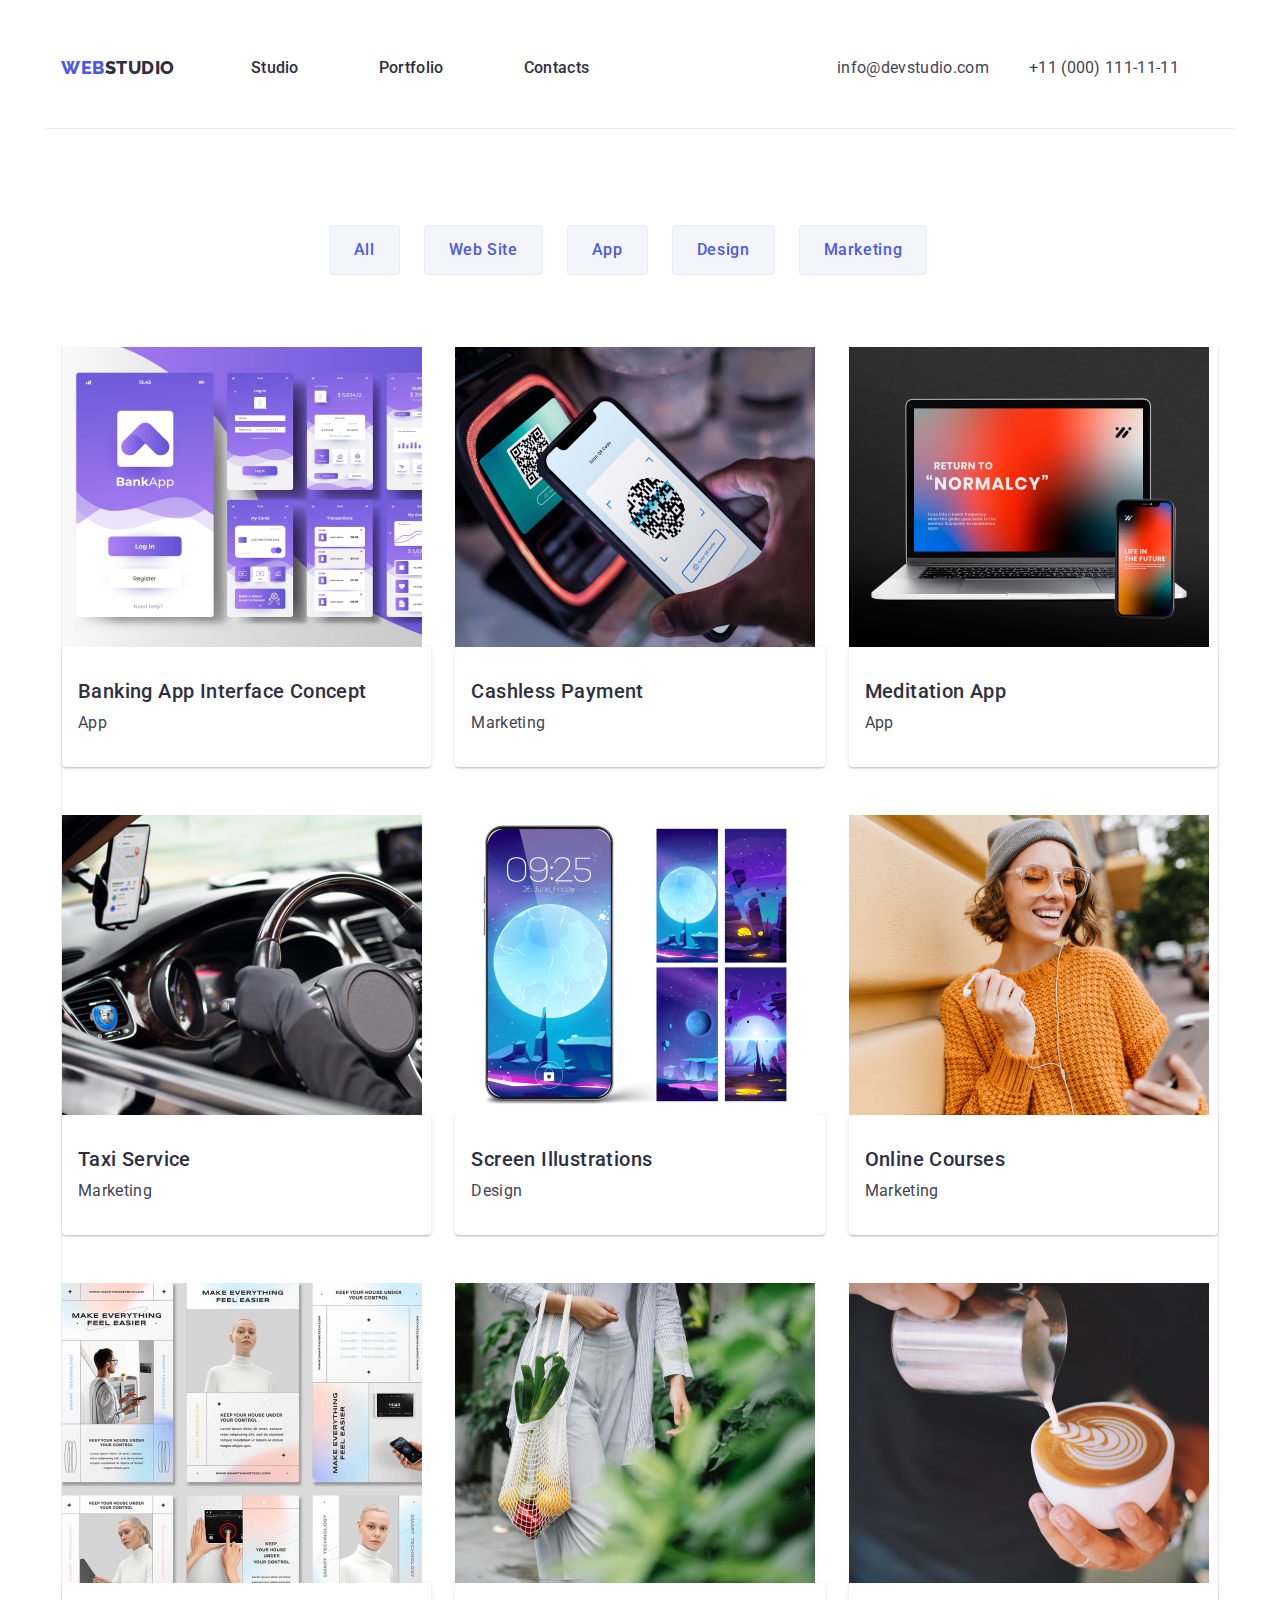
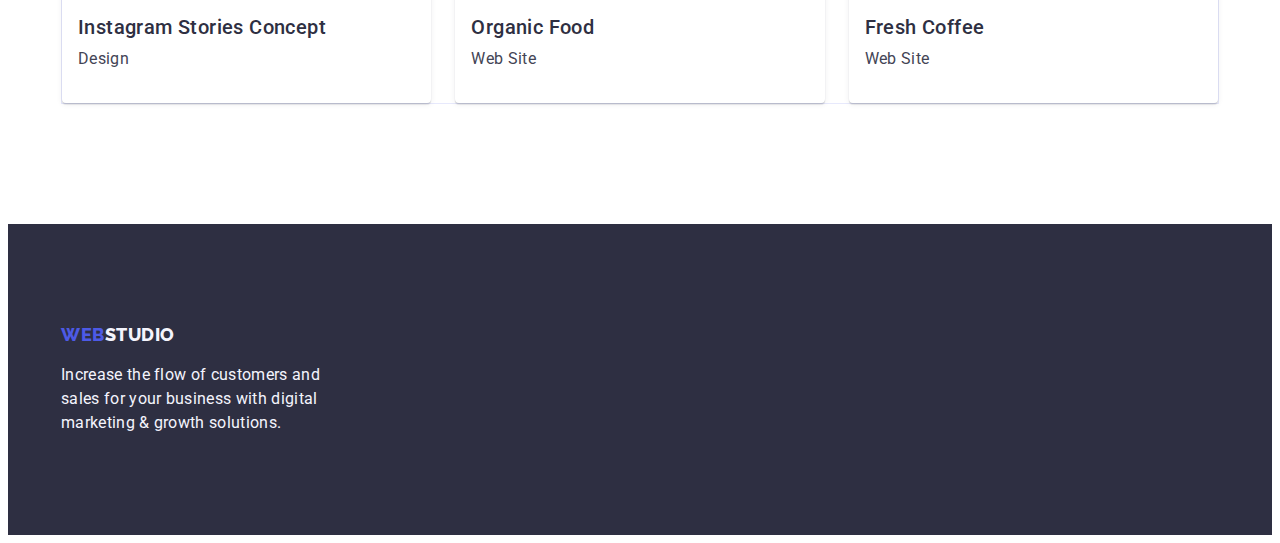
==== portfolio.html @ 4c6a1e4f "update" ====
<!DOCTYPE html>
<html lang="en">
  <head>
    <meta charset="UTF-8" />
    <meta http-equiv="X-UA-Compatible" content="IE=edge" />
    <meta name="viewport" content="width=device-width, initial-scale=1.0" />
    <link rel="preconnect" href="https://fonts.googleapis.com" />
    <link rel="preconnect" href="https://fonts.gstatic.com" crossorigin />
    <link
      href="https://fonts.googleapis.com/css2?family=Raleway:wght@800&family=Roboto:wght@400;500;700;900&display=swap"
      rel="stylesheet"
    />
    <link
      rel="stylesheet"
      href="https://cdnjs.cloudflare.com/ajax/libs/modern-normalize/1.1.0/modern-normalize.min.css"
      integrity="sha512-wpPYUAdjBVSE4KJnH1VR1HeZfpl1ub8YT/NKx4PuQ5NmX2tKuGu6U/JRp5y+Y8XG2tV+wKQpNHVUX03MfMFn9Q=="
      crossorigin="anonymous"
      referrerpolicy="no-referrer"
    />
    <link rel="stylesheet" href="./css/styles.css" />
    <title>Portfolio</title>
  </head>

  <!-- Portfolio -->

  <body>
    <header class="page-header container">
    <div class="header-page-container">
    <nav class="page-nav">
        <a class="logo link" href="./index.html"
          >Web<span class="studio-logo-header">Studio</span>
        </a>

        <ul class="menu list">
          <li class="menu-item">
            <a class="menu-link link links" href="./index.html">Studio</a>
          </li>
          <li class="menu-item">
            <a class="menu-link link links" href="./portfolio.html"
              >Portfolio</a
            >
          </li>
          <li class="menu-item">
            <a class="menu-link link links" href=""> Contacts </a>
          </li>
        </ul>
      </nav>
      <address class="address-header">
        <ul class="header-contacts list">
          <li class="address-item">
            <a class="address-link link links" href="mailto:info@devstudio.com"
              >info@devstudio.com</a
            >
          </li>
          <li class="address-item">
            <a class="address-link link links" href="tel:+110001111111"
              >+11 (000) 111-11-11</a
            >
          </li>
        </ul>
      </address>
    </div>
    </header>
    <!-- Main  -->
    <main>
      <!-- Filters -->
      <section class="filters">
        <div class="container">
        <h1 hidden>Portfolio</h1>

        <ul class="filter-group list">
          
          <li><button class="portfolio-button" type="button">All</button></li>

          <li>
            <button class="portfolio-button" type="button">Web Site</button>
          </li>

          <li><button class="portfolio-button" type="button">App</button></li>

          <li>
            <button class="portfolio-button" type="button">Design</button>
          </li>

          <li>
            <button class="portfolio-button" type="button">Marketing</button>
          </li>
        </ul>
          
        <ul class="project-card list">
         
          <li class="project-card-item">
            <a class="link" href="">
              <img
                src="./images/imgbanking.jpg"
                alt="Banking Concept"
                width="360"
                height="300"
              />
              <div class="our-team-text">
              <h2 class="suptitle">Banking App Interface Concept</h2>
              <p class="section-description">App</p>
            </div>
          </a>
          </li>

          <li class="project-card-item">
            <a class="link" href="">
              <img
                src="./images/imgcashless.jpg"
                alt="Cashless Payment"
                width="360"
                height="300"
              />
              <div class="our-team-text">
              <h2 class="suptitle">Cashless Payment</h2>
              <p class="section-description">Marketing</p>
           </div> 
          </a>
          </li>

          <li class="project-card-item" >
            <a class="link" href="">
              <img
                src="./images/imgmeditation.jpg"
                alt="Meditation App"
                width="360"
                height="300"
              />
              <div class="our-team-text">
              <h2 class="suptitle">Meditation App</h2>
              <p class="section-description">App</p>
            </div>
          </a>
          </li>
       
          <!-- Project card 2 -->

          <li class="project-card-item">
            <a class="link" href="">
              <img
                src="./images/imgtaxi.jpg"
                alt="Taxi Service"
                width="360"
                height="300"
              />
              <div class="our-team-text">
              <h2 class="suptitle">Taxi Service</h2>
              <p class="section-description">Marketing</p>
            </div>
          </a>
          </li>
          <li class="project-card-item">
            <a class="link" href="">
              <img
                src="./images/imgscreen.jpg"
                alt="Screen Illustrations"
                width="360"
                height="300"
              />
              <div class="our-team-text">
              <h2 class="suptitle">Screen Illustrations</h2>
              <p class="section-description">Design</p>
           </div> 
          </a>
          </li>
          <li class="project-card-item">
            <a class="link" href="">
              <img
                src="./images/imgonline.jpg"
                alt="Online Courses"
                width="360"
                height="300"
              />
              <div class="our-team-text">
              <h2 class="suptitle">Online Courses</h2>
              <p class="section-description">Marketing</p>
           </div> 
          </a>
          </li>
          <!-- Project card 3 -->
          <li class="project-card-item">
            <a class="link" href="">
              <img
                src="./images/imginstagram.jpg"
                alt="Instagram Stories Concept"
                width="360"
                height="300"
              />
              <div class="our-team-text">
              <h2 class="suptitle">Instagram Stories Concept</h2>
              <p class="section-description">Design</p>
            </div>
          </a>
          </li>
          <li class="project-card-item">
            <a class="link" href="">
              <img
                src="./images/imgorganic.jpg"
                alt="Organic Food"
                width="360"
                height="300"
              />
              <div class="our-team-text">
              <h2 class="suptitle">Organic Food</h2>
              <p class="section-description">Web Site</p>
              </div>
            </a>
          </li>
          <li class="project-card-item">
            <a class="link" href="">
              <img
                src="./images/imgcoffee.jpg"
                alt="Fresh Coffee"
                width="360"
                height="300"
              />
              <div class="our-team-text">
              <h2 class="suptitle">Fresh Coffee</h2>
              <p class="section-description">Web Site</p>
              </div>
            </a>
          </li>
        </ul>
     </div>
      </section>
    </main>
    <footer class="footer">
      <div class="container">
      <a class="logo-footer link" href="./index.html"
        >Web<span class="studio-logo-footer">Studio</span></a
      >
      <p class="footer-description">
        Increase the flow of customers and sales for your business with digital
        marketing & growth solutions.
      </p>
    </div>
    </footer>
  </body>
</html>
---- css/styles.css ----
.list {
  list-style: none;
}

.link {
  text-decoration: none;
}

.links:hover,
.links:focus {
 color: #404bbf;
}


h1,
h2,
h3,
h4,
p{
  margin-top: 0;
  margin-bottom: 0;
}
ul,ol{
margin-top: 0;
margin-bottom: 0;
padding-left: 0;

}
img{
display: block;
}
button{
cursor: pointer;
}
.container{
width: 1158px;
margin-left: auto;
margin-right: auto;
padding-right: 15px;
padding-left: 15px;
}
.sections{
  padding-top: 120px;
  padding-bottom: 120px;
}
body {
  font-family: 'Roboto', sans-serif;
  color:var(--slate);
  background-color: #ffffff;
}
:root {
  --naviblue: #2e2f42;

  --slate: #434455;

  --white: #ffffff;

  --cloud: #f4f4fd;

  --iris: #4d5ae5;
  
  --ocean: #404bbf;
  
  --card-set-gap: 24px;

  --border: 1px solid #e7e9fc;
}

/* Logotip */
.logo {
  font-family: 'Raleway', sans-serif;
  font-weight: 800;
  font-size: 18px;
  line-height: 1.17;
  letter-spacing: 0.03em ;
  text-transform: uppercase;
  color: var(--iris);
  margin-right: 76px;
  padding-top: 24px;
  padding-bottom: 24px;

}
.studio-logo-header{
  color: var(--naviblue);
}
.studio-logo-footer{
  color: #f4f4fd;
}
.menu-item:not(:last-child){
  margin-right: 40px
}


/* Header Navigation */

.header-page-container{
display: flex;  
align-items:center ;
}
.page-header{
  padding-top: 24px;
  padding-bottom:24px;
  border-bottom: 1px solid #e7e9fc;
}
.page-nav{
  display: flex;
  align-items: center;

}
.menu{
  display:flex;
  gap: 40px;
}
.menu-item{
 padding-top: 24px; 
 padding-bottom: 24px;
}
.menu-link {
  font-weight: 500;
  font-size: 16px;
  line-height: 1.5;
  color:#2e2f42;
  letter-spacing: 0.02em;
  column-gap: 40px;
}
/* Adress  */
.address-header{
  font-style: normal;
  margin-left: auto;
}
.header-contacts{
display: flex;
align-items: center;
}
 .address-item{
margin-right: 40px;
margin-left: auto;
gap: 40px;
 }
.address-link { 
  font-style: normal;
  font-weight: 400;
  font-size: 16px;
  line-height: 1.5;
  letter-spacing: 0.02em;
  color: var(--slate) ;
}
/* Main menu  */

/* Section 1 */
.hero {
 background-color: #2e2f42; 
 padding: 188px 0;
}
.hero-tex {
  font-weight: 700;
  font-size: 56px;
  line-height: 1.07;
  letter-spacing: 0.02em;
  color: #ffffff;
  text-align: center;
  max-width: 496px;
  margin-left: auto;
  margin-right: auto;
  margin-bottom: 48px;
 }

.button-hero {
  font-family: inherit;
  font-weight: 500;
  font-size: 16px;
  line-height: 1.5;
  letter-spacing: 0.04em;
  color: #ffffff;
  background: #4d5ae5;
  box-shadow: 0px 4px 4px rgba(0, 0, 0, 15);
  border-radius: 4px;
  display: block;
  min-width: 169px;
  height: 56px;
  border: none;
  margin-left: auto;
  margin-right: auto;
}
.button-hero:focus,
.button-hero:hover {
color: #ffffff;
background-color: #404bbf;

}
/* Section 2 */
.soft-skills{
  display: flex;
 gap: 24px;
}
.soft-skills-item{
  flex-basis: calc((100%-72px)/4);
}
/* Section 3 */
.our-works{
  display: flex;
  gap: 24px;
}
.our-works-item{
  flex-basis: calc((100%-48px)/3);
}

/* Portfolio  */
.filters{
  margin-top: 96px;
  margin-bottom: 120px;
}
.filter-group{
  display: flex;
  justify-content: center;
  margin-bottom: 72px;
}
.portfolio-button {
  font-family:'Roboto',sans-serif ;
  font-weight: 500;
  font-size: 16px;
  line-height: 1.5;
  letter-spacing: 0.04em;
  color: var(--iris);
  background-color: var(--cloud);
  border: var(--border);
  border-radius: 4px;
  padding-top: 12px;
  padding-right: 24px;
  padding-bottom: 12px;
  padding-left: 24px;
  margin-right: 24px;
}
.portfolio-button:focus,
.portfolio-button:hover {
  color: #ffffff;
  background-color: #404bbf;
  border: var(--border);
}
.project-card{
display: flex;
flex-wrap: wrap;
column-gap: 24px;
row-gap: 48px;
border: 1px solid #e7e9fc;
border-top: none;
}
.project-card-item{
  width: calc(((100% - 48px) / 3));
}
/* .project-card-item:not(:nth-child(3n)){
  margin-right: 24px;
}
.project-card-item:not(:nth-last-child(-n + 3)){
margin-bottom: 48px;
} */

/* Section 4 */

.section-four {
  background-color: #f4f4fd;
}
.our-team{
  display: flex;
  gap: 24px;
}
.our-team-card{
background-color: #ffffff;
flex-basis:calc((100%-72/4));
text-align: center;

}
.our-team-text{ 
  padding-top: 32px ;
  padding-bottom: 32px;
  padding-left: 16px;
  padding-right: 16px;
  background-color: #ffffff;
  box-shadow: 0px 1px 6px rgba(46, 47, 66, 0.08), 0px 1px 1px rgba(46, 47, 66, 0.16), 0px 2px 1px rgba(46, 47, 66, 0.08);
  border-radius: 0px 0px 4px 4px;
  border-top: none;
}
/* Sections  */

.suptitle {
  font-weight: 500;
  font-size: 20px;
  line-height: 1.2;
  letter-spacing: 0.02em;
  color: var(--naviblue);
  text-transform: capitalize;
  margin-bottom: 8px;
}
.section-description {
  font-weight: 400;
  font-size: 16px;
  line-height: 1.5;
  letter-spacing: 0.02em;
  color: var(--slate);

}
.second-header {
  font-weight: 700;
  font-size: 36px;
  line-height: 1.11;
  text-align: center;
  letter-spacing: 0.02em;
  color: #2e2f42;
  text-transform: capitalize;
  margin-bottom: 72px;
}

/* footer */
.footer {
  background:#2e2f42;
  padding-top: 100px;
  padding-bottom: 100px;
}
.footer-description {
  font-weight: 400;
  font-size: 16px;
  line-height: 1.5;
  letter-spacing: 0.02em;
  color: #f4f4fd;
  max-width: 264px;
}
.logo-footer{
  font-family: 'Raleway', sans-serif;
  font-weight: 800;
  font-size: 18px;
  line-height: 1.17;
  letter-spacing: 0.03em;
  text-transform: uppercase;
  color: var(--iris);
  display: inline-block;
  margin-bottom: 18px;
}
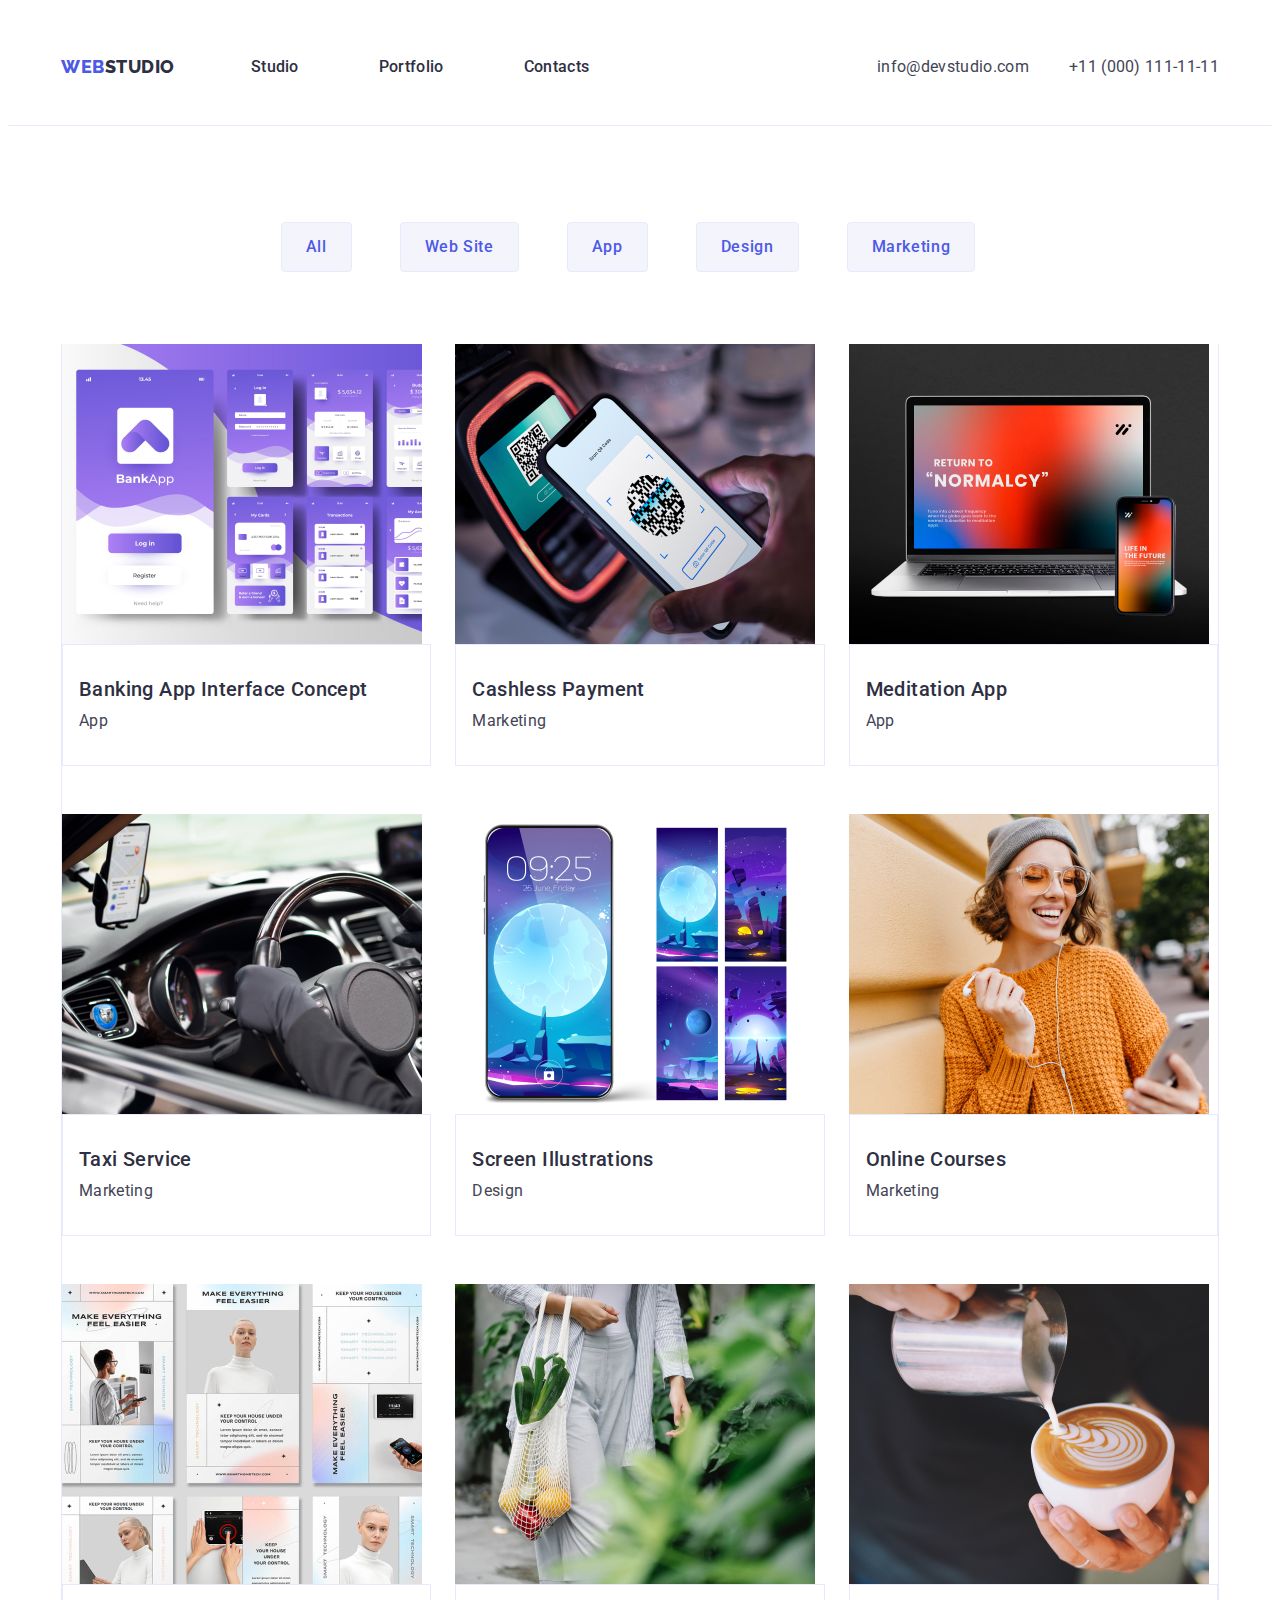
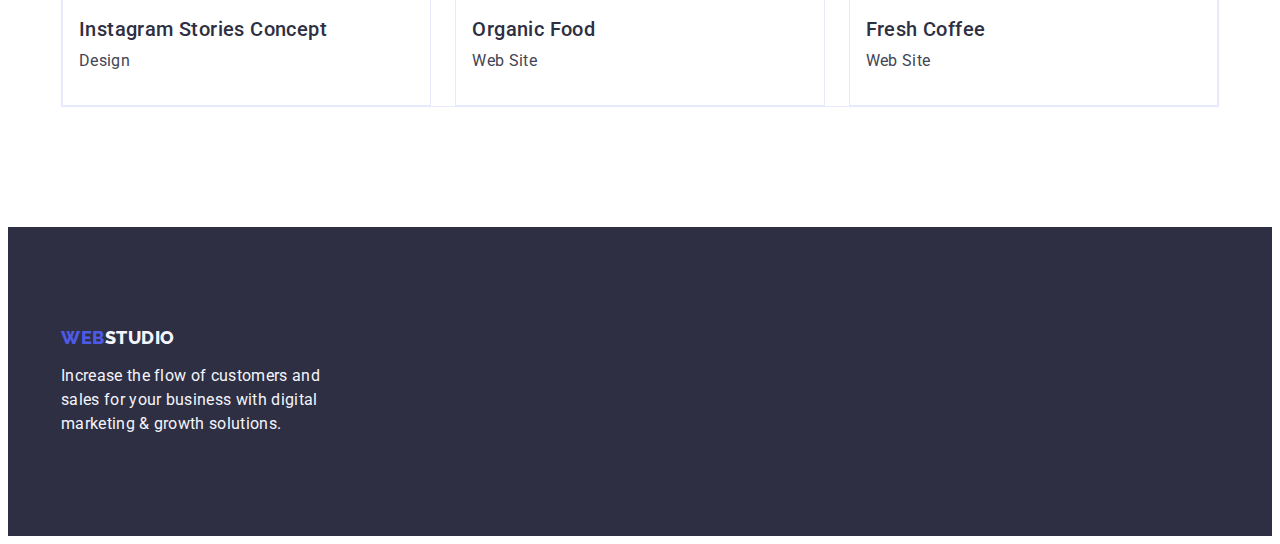
==== commit cb695eb4: "summary" ====
--- a/portfolio.html
+++ b/portfolio.html
@@ -24,8 +24,8 @@
   <!-- Portfolio -->
 
   <body>
-    <header class="page-header container">
-    <div class="header-page-container">
+    <header class="page-header">
+    <div class="header-page-container container">
     <nav class="page-nav">
         <a class="logo link" href="./index.html"
           >Web<span class="studio-logo-header">Studio</span>
--- a/css/styles.css
+++ b/css/styles.css
@@ -111,10 +111,6 @@
   display:flex;
   gap: 40px;
 }
-.menu-item{
- padding-top: 24px; 
- padding-bottom: 24px;
-}
 .menu-link {
   font-weight: 500;
   font-size: 16px;
@@ -122,6 +118,8 @@
   color:#2e2f42;
   letter-spacing: 0.02em;
   column-gap: 40px;
+  padding-top: 24px; 
+  padding-bottom: 24px;
 }
 /* Adress  */
 .address-header{
@@ -131,11 +129,12 @@
 .header-contacts{
 display: flex;
 align-items: center;
+gap: 40px;
 }
  .address-item{
-margin-right: 40px;
+/* margin-right: 40px; */
 margin-left: auto;
-gap: 40px;
+
  }
 .address-link { 
   font-style: normal;
@@ -207,13 +206,14 @@
 
 /* Portfolio  */
 .filters{
-  margin-top: 96px;
-  margin-bottom: 120px;
+  padding-top: 96px;
+  padding-bottom: 120px;
 }
 .filter-group{
   display: flex;
   justify-content: center;
   margin-bottom: 72px;
+  gap: 24px;
 }
 .portfolio-button {
   font-family:'Roboto',sans-serif ;
@@ -236,6 +236,7 @@
   color: #ffffff;
   background-color: #404bbf;
   border: var(--border);
+  border: 1px solid transparent;
 }
 .project-card{
 display: flex;
@@ -244,6 +245,7 @@
 row-gap: 48px;
 border: 1px solid #e7e9fc;
 border-top: none;
+
 }
 .project-card-item{
   width: calc(((100% - 48px) / 3));
@@ -268,7 +270,10 @@
 background-color: #ffffff;
 flex-basis:calc((100%-72/4));
 text-align: center;
-
+box-shadow: 0px 1px 6px rgba(46, 47, 66, 0.08), 0px 1px 1px rgba(46, 47, 66, 0.16), 0px 2px 1px rgba(46, 47, 66, 0.08);
+border-radius: 0px 0px 4px 4px;
+border-top: none;
+width: calc((100% - 48px) / 3);
 }
 .our-team-text{ 
   padding-top: 32px ;
@@ -276,9 +281,7 @@
   padding-left: 16px;
   padding-right: 16px;
   background-color: #ffffff;
-  box-shadow: 0px 1px 6px rgba(46, 47, 66, 0.08), 0px 1px 1px rgba(46, 47, 66, 0.16), 0px 2px 1px rgba(46, 47, 66, 0.08);
-  border-radius: 0px 0px 4px 4px;
-  border-top: none;
+  border: 1px solid #e7e9fc;
 }
 /* Sections  */
 
@@ -333,6 +336,6 @@
   text-transform: uppercase;
   color: var(--iris);
   display: inline-block;
-  margin-bottom: 18px;
-}
-
+  margin-bottom: 16px;
+}
+
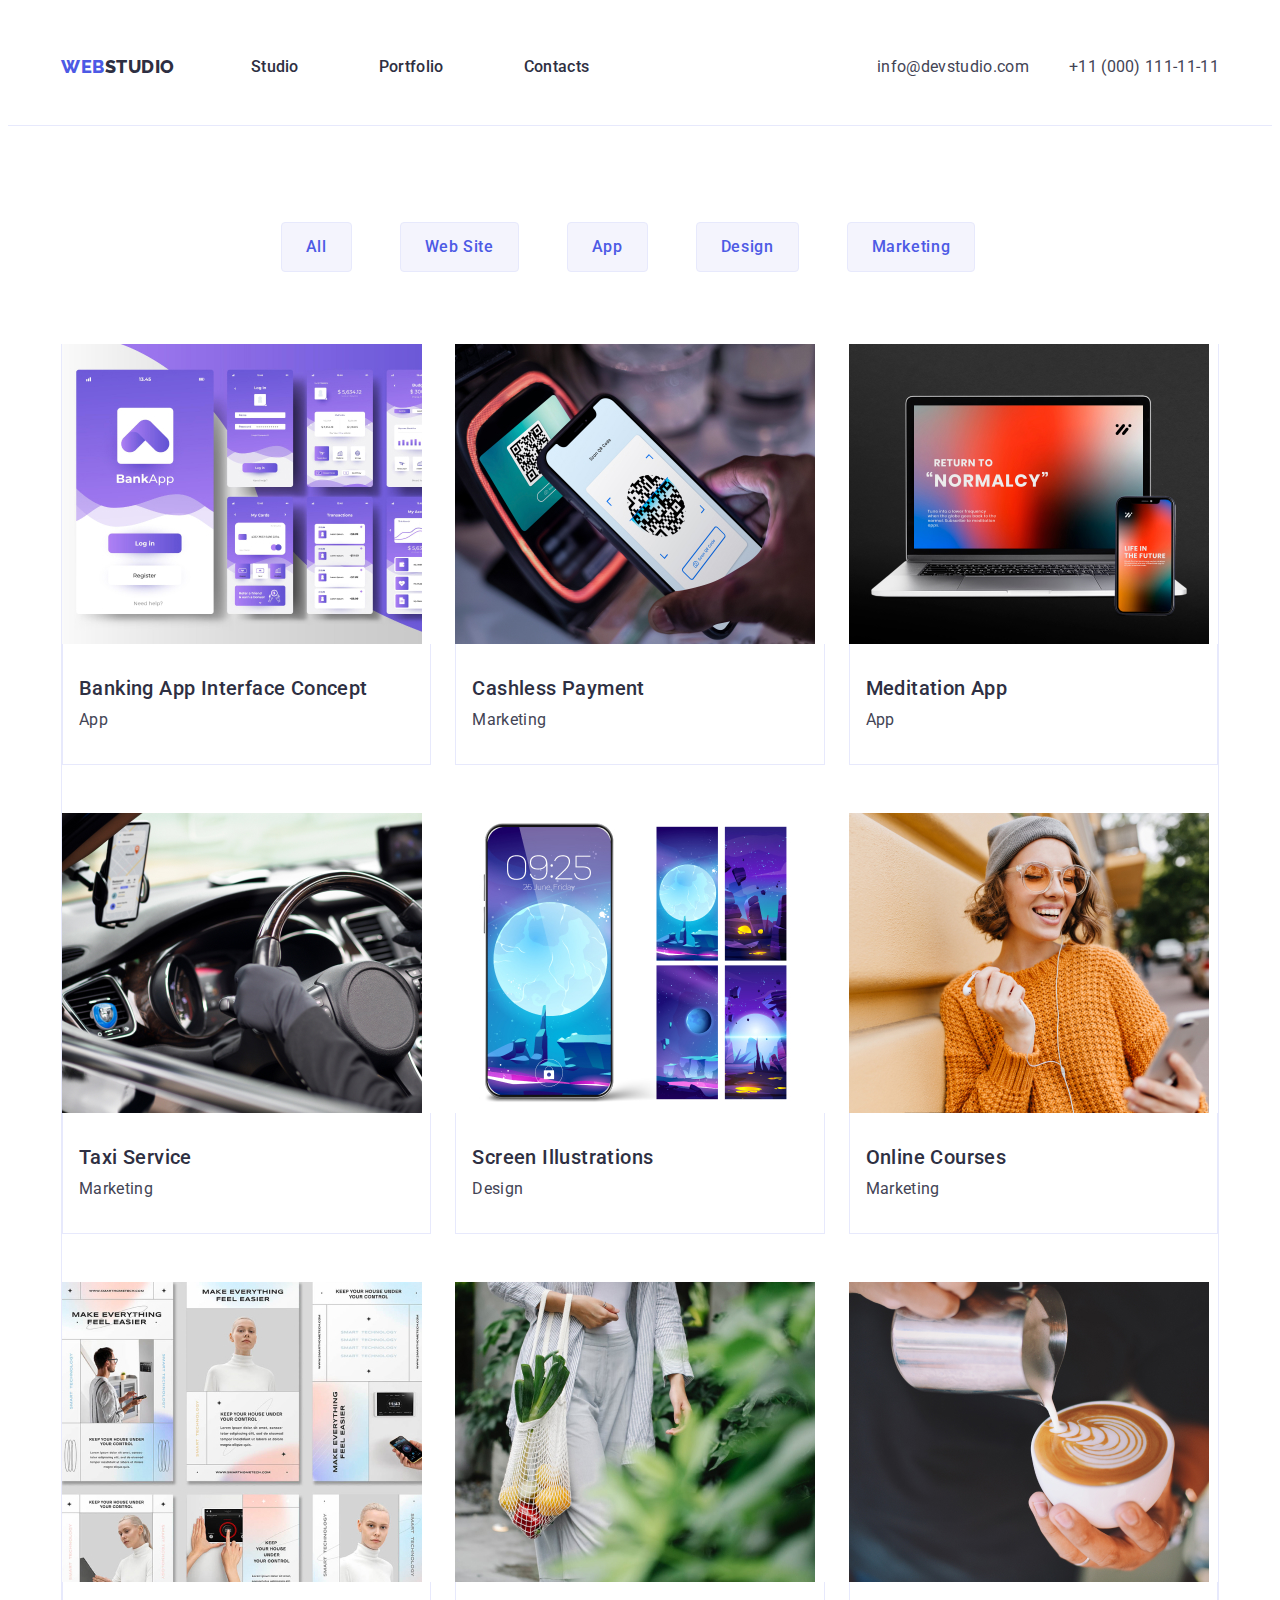
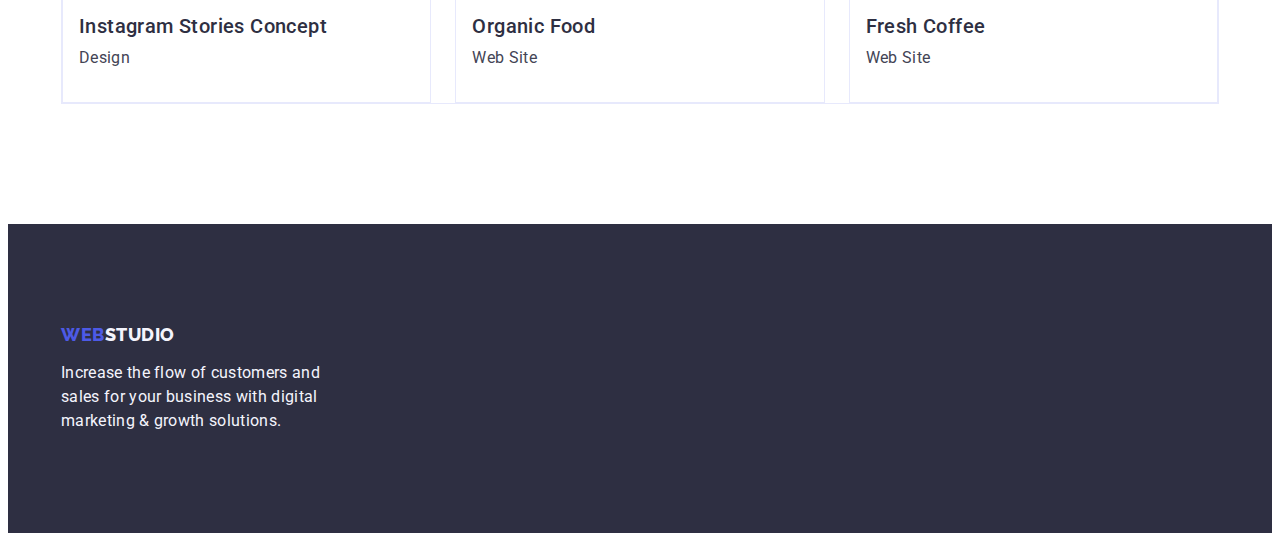
==== commit dca93c26: "update portfolio" ====
--- a/portfolio.html
+++ b/portfolio.html
@@ -90,7 +90,7 @@
         <ul class="project-card list">
          
           <li class="project-card-item">
-            <a class="link" href="">
+            <a class="project-card-list link" href="">
               <img
                 src="./images/imgbanking.jpg"
                 alt="Banking Concept"
@@ -105,7 +105,7 @@
           </li>
 
           <li class="project-card-item">
-            <a class="link" href="">
+            <a class="project-card-list link" href="">
               <img
                 src="./images/imgcashless.jpg"
                 alt="Cashless Payment"
@@ -120,7 +120,7 @@
           </li>
 
           <li class="project-card-item" >
-            <a class="link" href="">
+            <a class="project-card-list link" href="">
               <img
                 src="./images/imgmeditation.jpg"
                 alt="Meditation App"
@@ -137,7 +137,7 @@
           <!-- Project card 2 -->
 
           <li class="project-card-item">
-            <a class="link" href="">
+            <a class="project-card-list link" href="">
               <img
                 src="./images/imgtaxi.jpg"
                 alt="Taxi Service"
@@ -151,7 +151,7 @@
           </a>
           </li>
           <li class="project-card-item">
-            <a class="link" href="">
+            <a class="project-card-list  link" href="">
               <img
                 src="./images/imgscreen.jpg"
                 alt="Screen Illustrations"
@@ -165,7 +165,7 @@
           </a>
           </li>
           <li class="project-card-item">
-            <a class="link" href="">
+            <a class="project-card-list link" href="">
               <img
                 src="./images/imgonline.jpg"
                 alt="Online Courses"
@@ -180,7 +180,7 @@
           </li>
           <!-- Project card 3 -->
           <li class="project-card-item">
-            <a class="link" href="">
+            <a class="project-card-list link" href="">
               <img
                 src="./images/imginstagram.jpg"
                 alt="Instagram Stories Concept"
@@ -194,7 +194,7 @@
           </a>
           </li>
           <li class="project-card-item">
-            <a class="link" href="">
+            <a class="project-card-list link" href="">
               <img
                 src="./images/imgorganic.jpg"
                 alt="Organic Food"
@@ -208,7 +208,7 @@
             </a>
           </li>
           <li class="project-card-item">
-            <a class="link" href="">
+            <a class="project-card-list link" href="">
               <img
                 src="./images/imgcoffee.jpg"
                 alt="Fresh Coffee"
--- a/css/styles.css
+++ b/css/styles.css
@@ -165,7 +165,6 @@
  }
 
 .button-hero {
-  font-family: inherit;
   font-weight: 500;
   font-size: 16px;
   line-height: 1.5;
@@ -176,7 +175,7 @@
   border-radius: 4px;
   display: block;
   min-width: 169px;
-  height: 56px;
+  min-height: 56px;
   border: none;
   margin-left: auto;
   margin-right: auto;
@@ -189,11 +188,11 @@
 }
 /* Section 2 */
 .soft-skills{
-  display: flex;
+ display: flex;
  gap: 24px;
 }
 .soft-skills-item{
-  flex-basis: calc((100%-72px)/4);
+  flex-basis: calc((100% - 72px) / 4);
 }
 /* Section 3 */
 .our-works{
@@ -201,22 +200,80 @@
   gap: 24px;
 }
 .our-works-item{
-  flex-basis: calc((100%-48px)/3);
-}
-
+  flex-basis: calc((100% - 48px) / 3);
+}
+/* Section 4 */
+
+.section-four {
+  background-color: #f4f4fd;
+}
+.our-team{
+  display: flex;
+  gap: 24px;
+}
+.our-team-card{
+background-color: #ffffff;
+flex-basis:calc((100%-72/4));
+text-align: center;
+box-shadow: 0px 1px 6px rgba(46, 47, 66, 0.08), 0px 1px 1px rgba(46, 47, 66, 0.16), 0px 2px 1px rgba(46, 47, 66, 0.08);
+border-radius: 0px 0px 4px 4px;
+border-top: none;
+width: calc((100% - 72px) / 4);
+}
+
+.our-team-text { 
+  padding-top: 32px ;
+  padding-bottom: 32px;
+  padding-left: 16px;
+  padding-right: 16px;
+  background-color: #ffffff;
+  border: 1px solid #e7e9fc;
+  border-top: none;
+}
+/* Sections  */
+
+.suptitle {
+  font-weight: 500;
+  font-size: 20px;
+  line-height: 1.2;
+  letter-spacing: 0.02em;
+  color: var(--naviblue);
+  text-transform: capitalize;
+  margin-bottom: 8px;
+}
+.section-description {
+  font-weight: 400;
+  font-size: 16px;
+  line-height: 1.5;
+  letter-spacing: 0.02em;
+  color: var(--slate);
+
+}
+.second-header {
+  font-weight: 700;
+  font-size: 36px;
+  line-height: 1.11;
+  text-align: center;
+  letter-spacing: 0.02em;
+  color: #2e2f42;
+  text-transform: capitalize;
+  margin-bottom: 72px;
+}
 /* Portfolio  */
-.filters{
+.filters {
   padding-top: 96px;
   padding-bottom: 120px;
 }
-.filter-group{
+
+.filter-group {
   display: flex;
   justify-content: center;
   margin-bottom: 72px;
   gap: 24px;
 }
+
 .portfolio-button {
-  font-family:'Roboto',sans-serif ;
+  font-family: 'Roboto', sans-serif;
   font-weight: 500;
   font-size: 16px;
   line-height: 1.5;
@@ -231,6 +288,7 @@
   padding-left: 24px;
   margin-right: 24px;
 }
+
 .portfolio-button:focus,
 .portfolio-button:hover {
   color: #ffffff;
@@ -238,80 +296,26 @@
   border: var(--border);
   border: 1px solid transparent;
 }
-.project-card{
-display: flex;
-flex-wrap: wrap;
-column-gap: 24px;
-row-gap: 48px;
-border: 1px solid #e7e9fc;
-border-top: none;
-
-}
-.project-card-item{
-  width: calc(((100% - 48px) / 3));
-}
+
+.project-card {
+  display: flex;
+  flex-wrap: wrap;
+  column-gap: 24px;
+  row-gap: 48px;
+  border: 1px solid #e7e9fc;
+  border-top: none;
+}
+
+.project-card-item {
+  width: calc((100% - 48px) / 3);
+}
+
 /* .project-card-item:not(:nth-child(3n)){
   margin-right: 24px;
 }
 .project-card-item:not(:nth-last-child(-n + 3)){
 margin-bottom: 48px;
 } */
-
-/* Section 4 */
-
-.section-four {
-  background-color: #f4f4fd;
-}
-.our-team{
-  display: flex;
-  gap: 24px;
-}
-.our-team-card{
-background-color: #ffffff;
-flex-basis:calc((100%-72/4));
-text-align: center;
-box-shadow: 0px 1px 6px rgba(46, 47, 66, 0.08), 0px 1px 1px rgba(46, 47, 66, 0.16), 0px 2px 1px rgba(46, 47, 66, 0.08);
-border-radius: 0px 0px 4px 4px;
-border-top: none;
-width: calc((100% - 48px) / 3);
-}
-.our-team-text{ 
-  padding-top: 32px ;
-  padding-bottom: 32px;
-  padding-left: 16px;
-  padding-right: 16px;
-  background-color: #ffffff;
-  border: 1px solid #e7e9fc;
-}
-/* Sections  */
-
-.suptitle {
-  font-weight: 500;
-  font-size: 20px;
-  line-height: 1.2;
-  letter-spacing: 0.02em;
-  color: var(--naviblue);
-  text-transform: capitalize;
-  margin-bottom: 8px;
-}
-.section-description {
-  font-weight: 400;
-  font-size: 16px;
-  line-height: 1.5;
-  letter-spacing: 0.02em;
-  color: var(--slate);
-
-}
-.second-header {
-  font-weight: 700;
-  font-size: 36px;
-  line-height: 1.11;
-  text-align: center;
-  letter-spacing: 0.02em;
-  color: #2e2f42;
-  text-transform: capitalize;
-  margin-bottom: 72px;
-}
 
 /* footer */
 .footer {
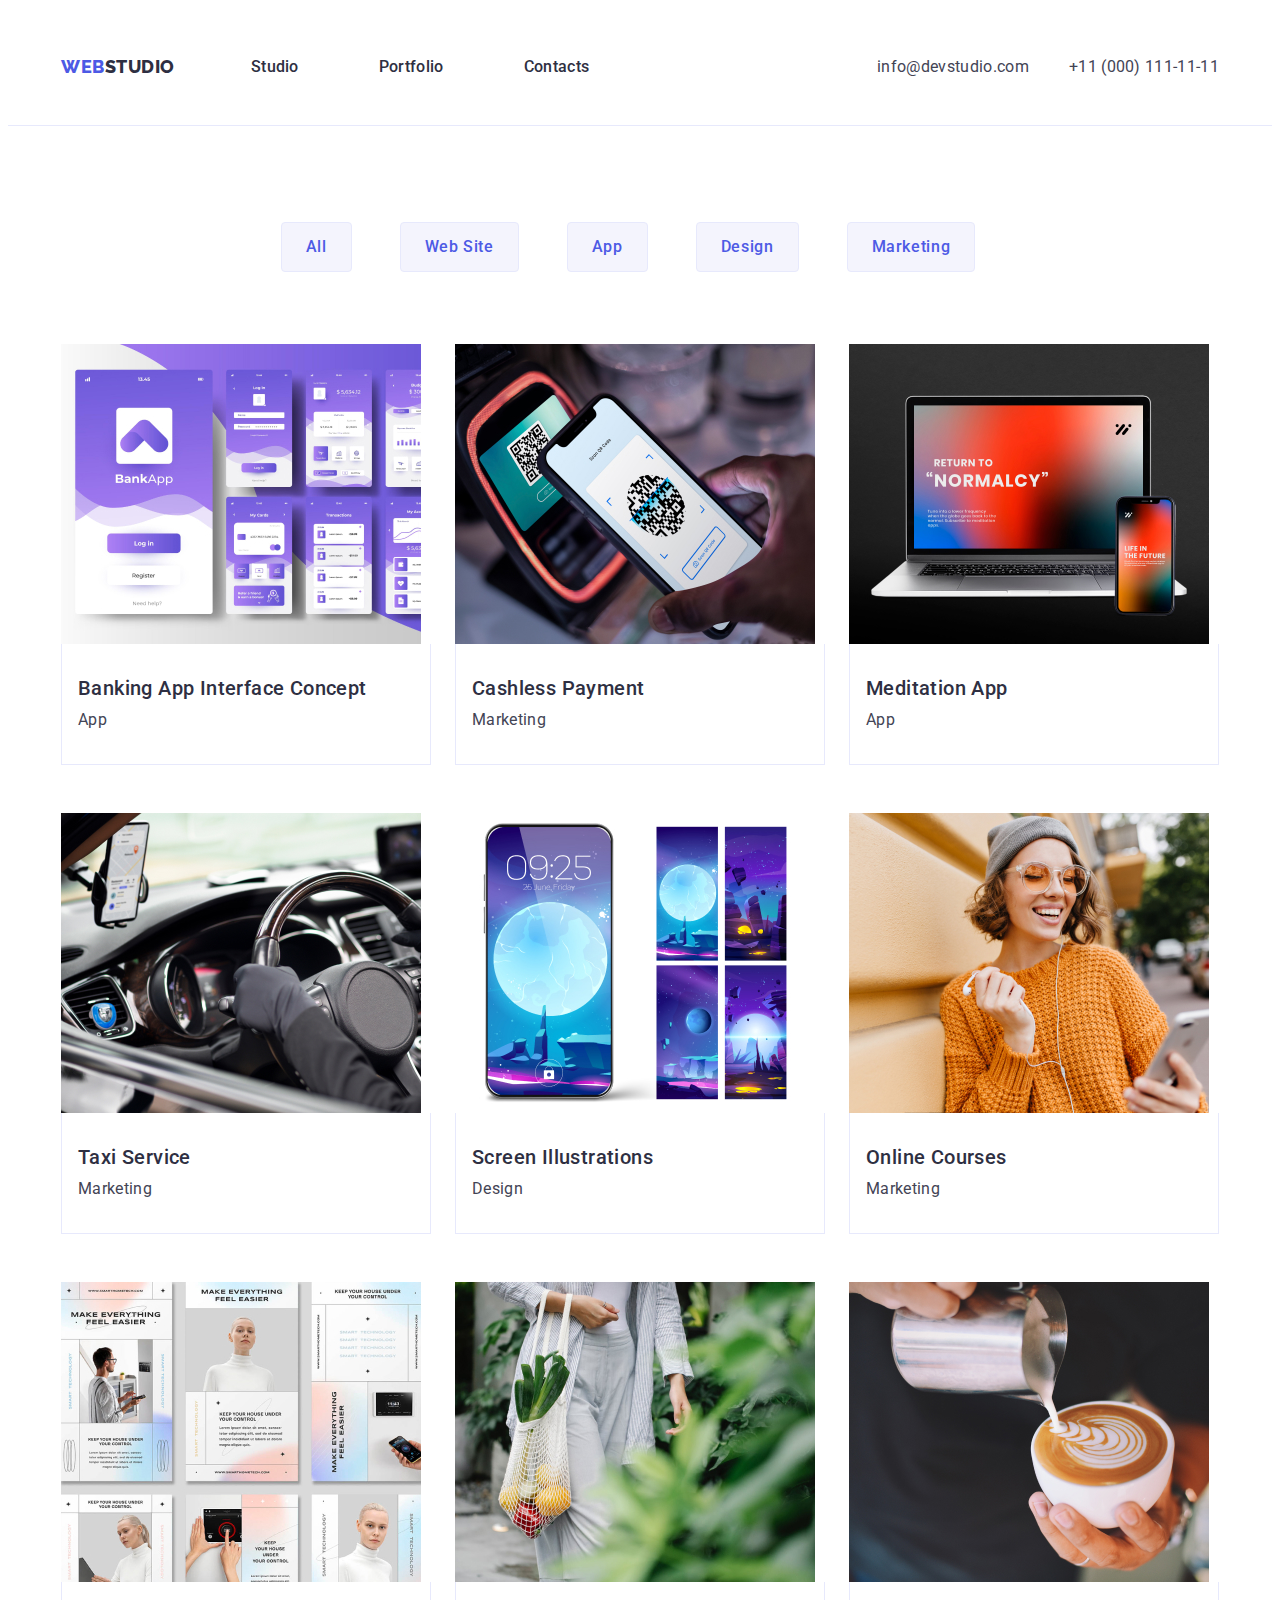
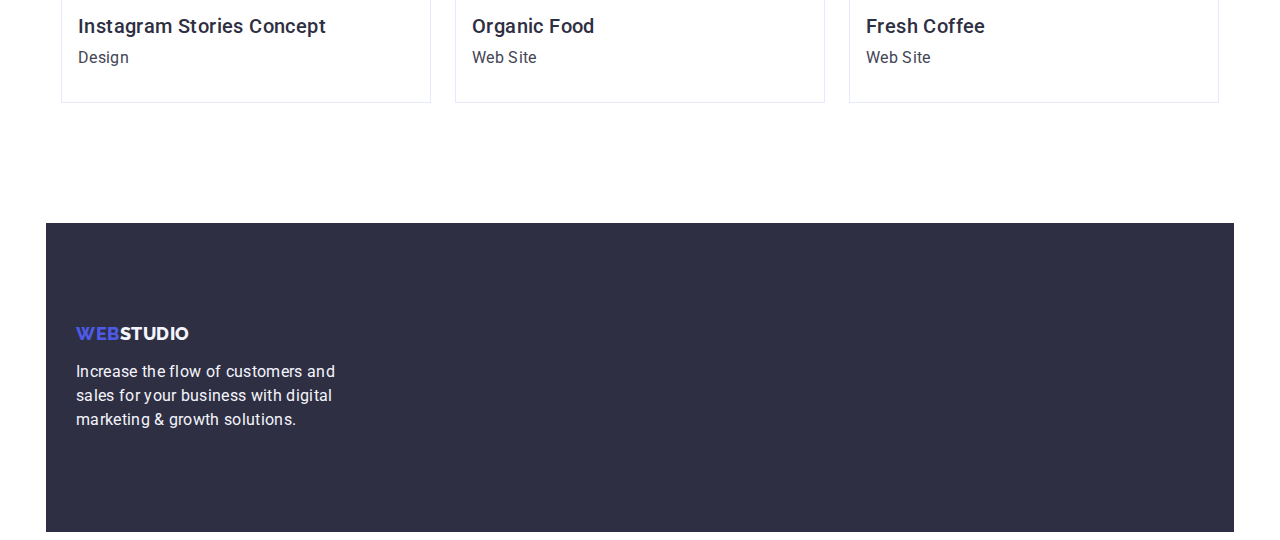
==== commit f5d529e4: "update" ====
--- a/portfolio.html
+++ b/portfolio.html
@@ -90,7 +90,7 @@
         <ul class="project-card list">
          
           <li class="project-card-item">
-            <a class="project-card-list link" href="">
+            <a class="link" href="">
               <img
                 src="./images/imgbanking.jpg"
                 alt="Banking Concept"
@@ -105,7 +105,7 @@
           </li>
 
           <li class="project-card-item">
-            <a class="project-card-list link" href="">
+            <a class="link" href="">
               <img
                 src="./images/imgcashless.jpg"
                 alt="Cashless Payment"
@@ -119,8 +119,8 @@
           </a>
           </li>
 
-          <li class="project-card-item" >
-            <a class="project-card-list link" href="">
+          <li class="project-card-item">
+            <a class="link" href="">
               <img
                 src="./images/imgmeditation.jpg"
                 alt="Meditation App"
@@ -137,7 +137,7 @@
           <!-- Project card 2 -->
 
           <li class="project-card-item">
-            <a class="project-card-list link" href="">
+            <a class="link" href="">
               <img
                 src="./images/imgtaxi.jpg"
                 alt="Taxi Service"
@@ -150,8 +150,9 @@
             </div>
           </a>
           </li>
-          <li class="project-card-item">
-            <a class="project-card-list  link" href="">
+          
+          <li class="project-card-item">
+            <a class="link" href="">
               <img
                 src="./images/imgscreen.jpg"
                 alt="Screen Illustrations"
@@ -164,8 +165,9 @@
            </div> 
           </a>
           </li>
-          <li class="project-card-item">
-            <a class="project-card-list link" href="">
+          
+          <li class="project-card-item">
+            <a class="link" href="">
               <img
                 src="./images/imgonline.jpg"
                 alt="Online Courses"
@@ -179,8 +181,9 @@
           </a>
           </li>
           <!-- Project card 3 -->
-          <li class="project-card-item">
-            <a class="project-card-list link" href="">
+          
+          <li class="project-card-item">
+            <a class="link" href="">
               <img
                 src="./images/imginstagram.jpg"
                 alt="Instagram Stories Concept"
@@ -193,8 +196,9 @@
             </div>
           </a>
           </li>
-          <li class="project-card-item">
-            <a class="project-card-list link" href="">
+          
+          <li class="project-card-item">
+            <a class="link" href="">
               <img
                 src="./images/imgorganic.jpg"
                 alt="Organic Food"
@@ -207,8 +211,9 @@
               </div>
             </a>
           </li>
-          <li class="project-card-item">
-            <a class="project-card-list link" href="">
+          
+          <li class="project-card-item">
+            <a class="link" href="">
               <img
                 src="./images/imgcoffee.jpg"
                 alt="Fresh Coffee"
@@ -225,7 +230,7 @@
      </div>
       </section>
     </main>
-    <footer class="footer">
+    <footer class="footer container">
       <div class="container">
       <a class="logo-footer link" href="./index.html"
         >Web<span class="studio-logo-footer">Studio</span></a
--- a/css/styles.css
+++ b/css/styles.css
@@ -302,10 +302,7 @@
   flex-wrap: wrap;
   column-gap: 24px;
   row-gap: 48px;
-  border: 1px solid #e7e9fc;
-  border-top: none;
-}
-
+}
 .project-card-item {
   width: calc((100% - 48px) / 3);
 }
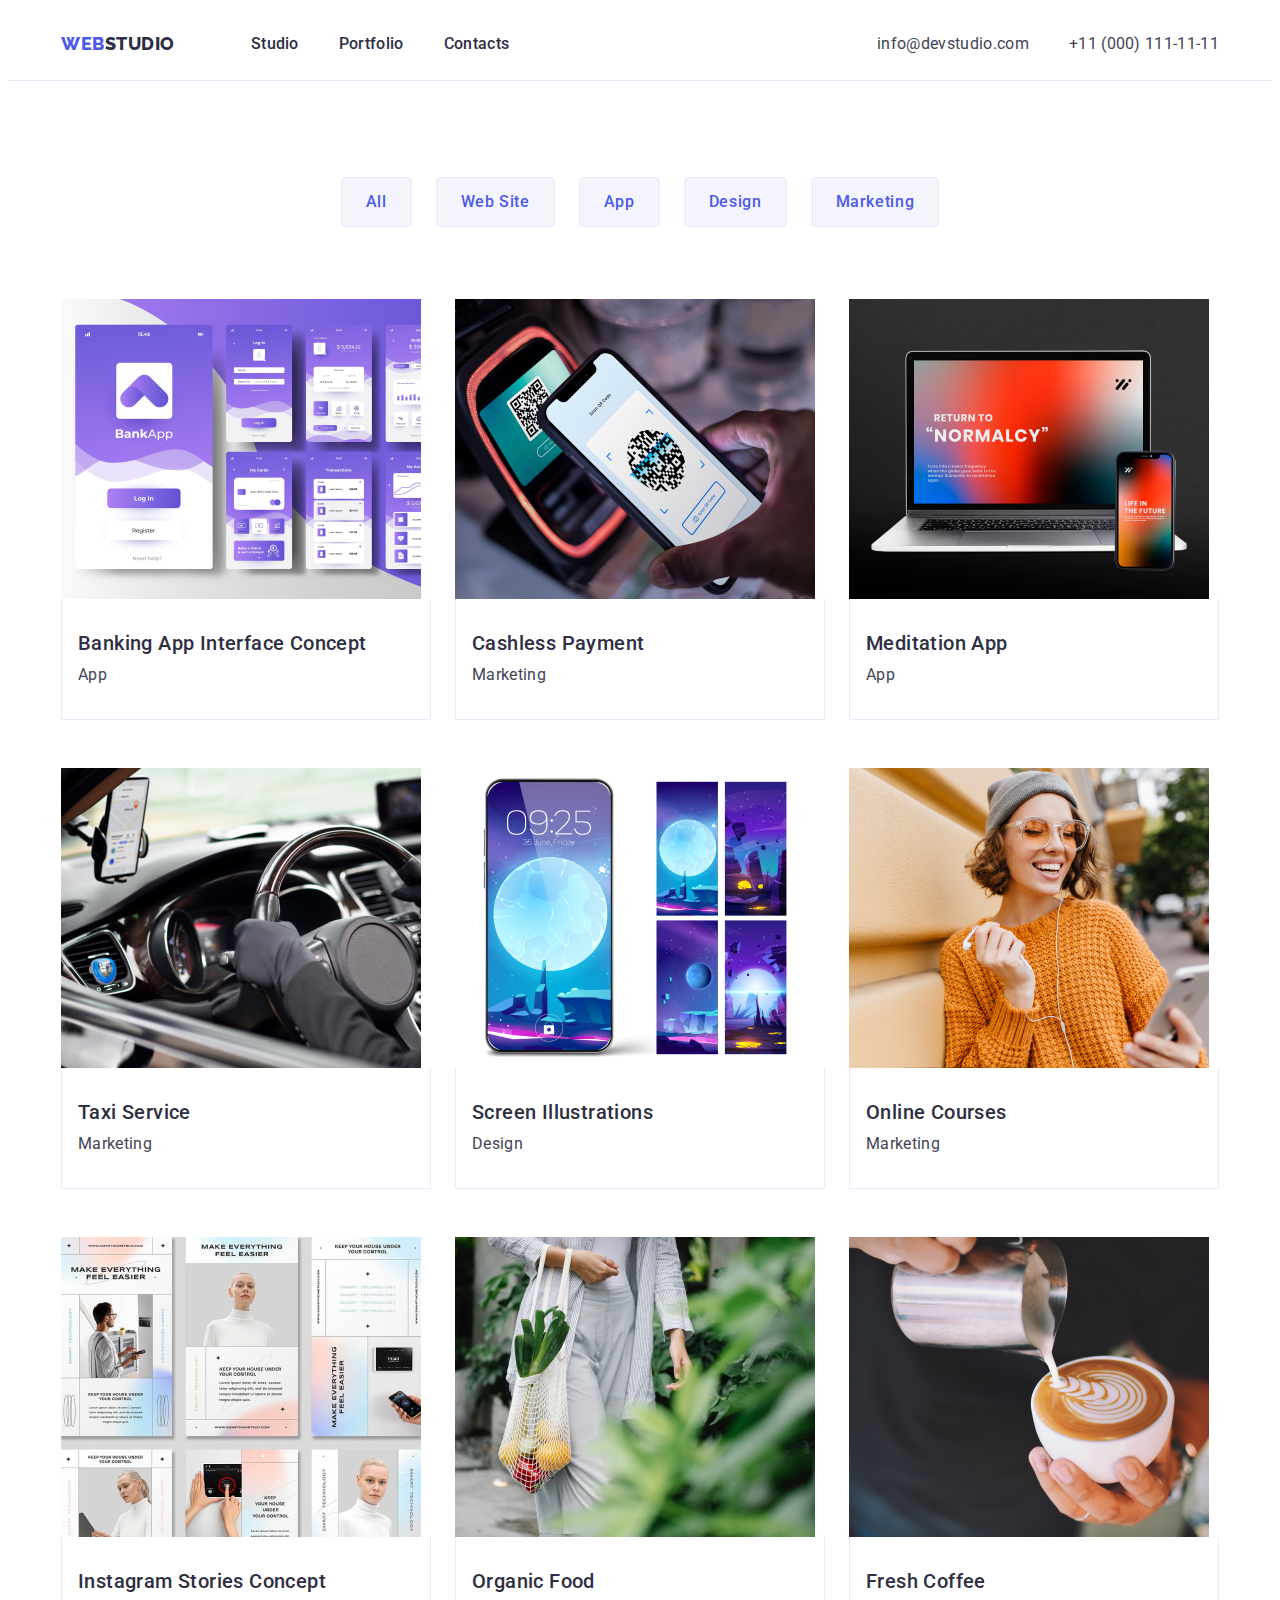
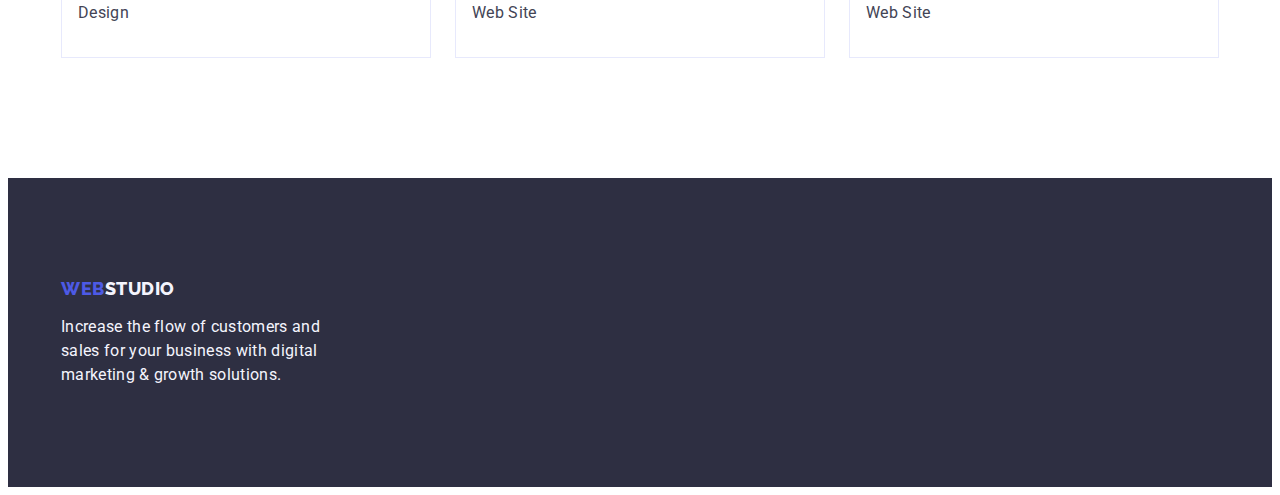
==== commit 1a9d0527: "summary" ====
--- a/portfolio.html
+++ b/portfolio.html
@@ -66,7 +66,7 @@
       <!-- Filters -->
       <section class="filters">
         <div class="container">
-        <h1 hidden>Portfolio</h1>
+        <h1 class="visually-hidden">Portfolio</h1>
 
         <ul class="filter-group list">
           
@@ -230,7 +230,7 @@
      </div>
       </section>
     </main>
-    <footer class="footer container">
+    <footer class="footer">
       <div class="container">
       <a class="logo-footer link" href="./index.html"
         >Web<span class="studio-logo-footer">Studio</span></a
--- a/css/styles.css
+++ b/css/styles.css
@@ -32,7 +32,7 @@
 button{
 cursor: pointer;
 }
-.container{
+.container {
 width: 1158px;
 margin-left: auto;
 margin-right: auto;
@@ -65,7 +65,16 @@
 
   --border: 1px solid #e7e9fc;
 }
-
+.visually-hidden{
+  position: absolute;
+  width: 1px;
+  height: 1px;
+  margin: -1px;
+  border: 0;
+  padding: 0;
+  white-space: nowrap;
+  clip-path: inset(100%);
+}
 /* Logotip */
 .logo {
   font-family: 'Raleway', sans-serif;
@@ -75,10 +84,6 @@
   letter-spacing: 0.03em ;
   text-transform: uppercase;
   color: var(--iris);
-  margin-right: 76px;
-  padding-top: 24px;
-  padding-bottom: 24px;
-
 }
 .studio-logo-header{
   color: var(--naviblue);
@@ -86,11 +91,6 @@
 .studio-logo-footer{
   color: #f4f4fd;
 }
-.menu-item:not(:last-child){
-  margin-right: 40px
-}
-
-
 /* Header Navigation */
 
 .header-page-container{
@@ -98,14 +98,14 @@
 align-items:center ;
 }
 .page-header{
+  border-bottom: 1px solid #e7e9fc;
   padding-top: 24px;
-  padding-bottom:24px;
-  border-bottom: 1px solid #e7e9fc;
+  padding-bottom: 24px;
 }
 .page-nav{
   display: flex;
   align-items: center;
-
+  column-gap: 76px;
 }
 .menu{
   display:flex;
@@ -117,9 +117,6 @@
   line-height: 1.5;
   color:#2e2f42;
   letter-spacing: 0.02em;
-  column-gap: 40px;
-  padding-top: 24px; 
-  padding-bottom: 24px;
 }
 /* Adress  */
 .address-header{
@@ -132,10 +129,8 @@
 gap: 40px;
 }
  .address-item{
-/* margin-right: 40px; */
 margin-left: auto;
-
- }
+}
 .address-link { 
   font-style: normal;
   font-weight: 400;
@@ -268,7 +263,7 @@
 .filter-group {
   display: flex;
   justify-content: center;
-  margin-bottom: 72px;
+  margin-bottom:72px;
   gap: 24px;
 }
 
@@ -282,11 +277,7 @@
   background-color: var(--cloud);
   border: var(--border);
   border-radius: 4px;
-  padding-top: 12px;
-  padding-right: 24px;
-  padding-bottom: 12px;
-  padding-left: 24px;
-  margin-right: 24px;
+  padding: 12px 24px 12px 24px  ;
 }
 
 .portfolio-button:focus,
